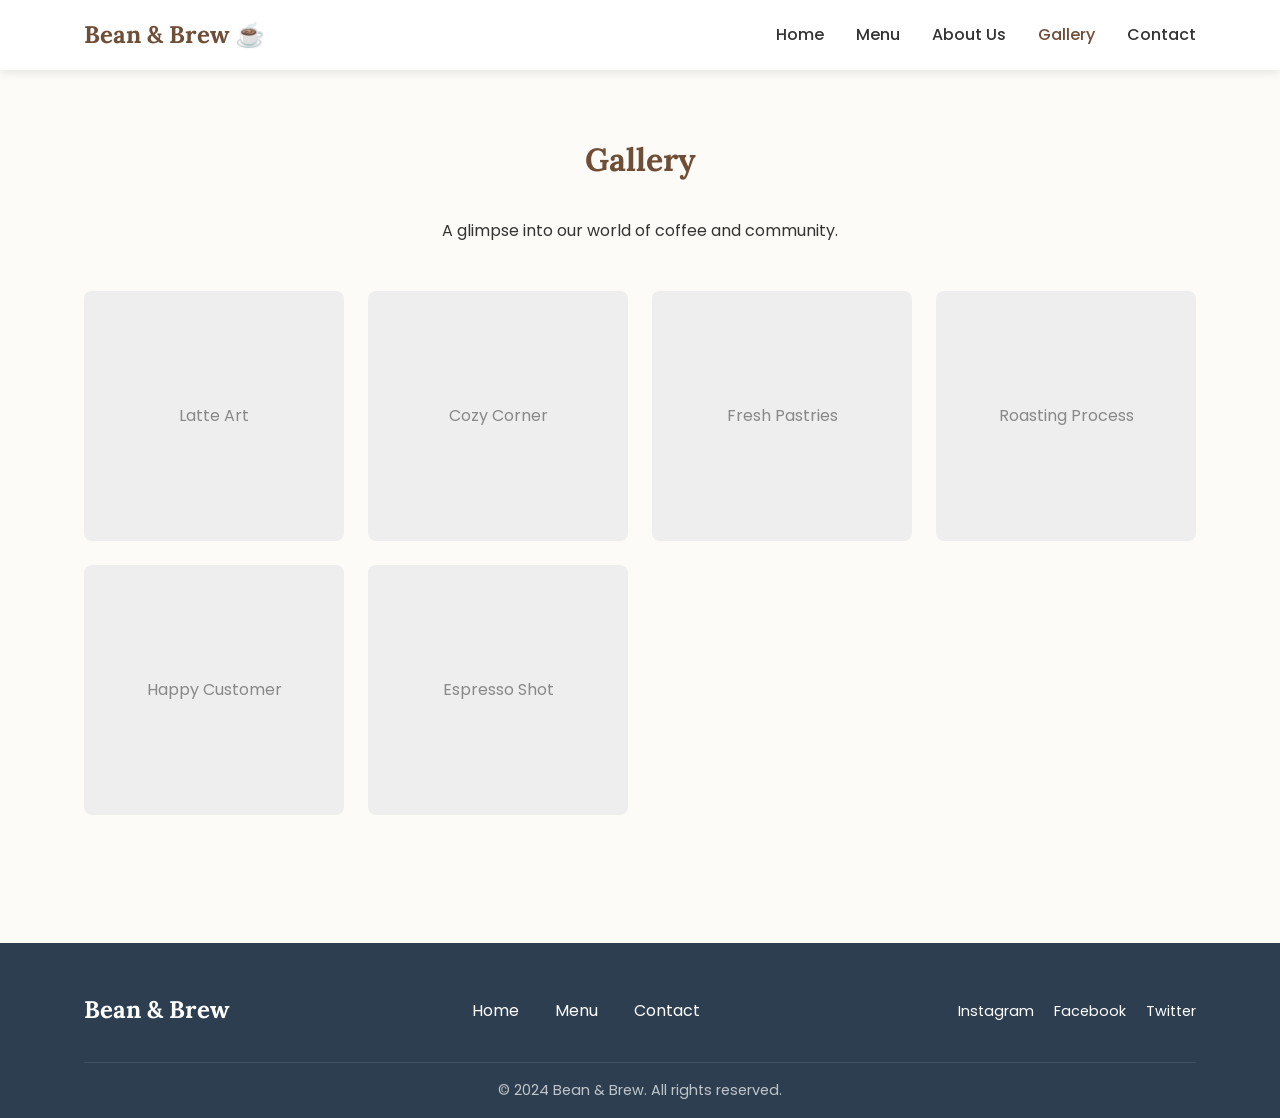
==== gallery.html @ 42cce545 "Initial commit: Bean & Brew Coffee Shop Website" ====
<!DOCTYPE html>
<html lang="en">
<head>
    <meta charset="UTF-8">
    <meta name="viewport" content="width=device-width, initial-scale=1.0">
    <title>Gallery - Bean & Brew</title>
    <meta name="description" content="See photos of our coffee, pastries, and shop atmosphere.">
    <link rel="stylesheet" href="css/style.css">
    <link href="https://fonts.googleapis.com/css2?family=Lora:ital,wght@0,400;0,600;1,400&family=Poppins:wght@300;400;600;700&display=swap" rel="stylesheet">
</head>
<body>

    <header class="main-header">
        <div class="container">
            <a href="index.html" class="logo">Bean & Brew ☕</a>
            <nav class="main-nav">
                <ul class="nav-list">
                    <li><a href="index.html">Home</a></li>
                    <li><a href="menu.html">Menu</a></li>
                    <li><a href="about.html">About Us</a></li>
                    <li><a href="gallery.html" class="active">Gallery</a></li>
                    <li><a href="contact.html">Contact</a></li>
                </ul>
                <button class="mobile-menu-toggle" aria-label="Toggle navigation">
                    <span class="bar"></span>
                    <span class="bar"></span>
                    <span class="bar"></span>
                </button>
            </nav>
        </div>
    </header>

    <main class="container page-content">
        <h1>Gallery</h1>
        <p class="gallery-intro">A glimpse into our world of coffee and community.</p>
        
        <div class="gallery-grid">
            <div class="gallery-item">
                <div class="gallery-placeholder">Latte Art</div>
            </div>
            <div class="gallery-item">
                <div class="gallery-placeholder">Cozy Corner</div>
            </div>
            <div class="gallery-item">
                <div class="gallery-placeholder">Fresh Pastries</div>
            </div>
            <div class="gallery-item">
                <div class="gallery-placeholder">Roasting Process</div>
            </div>
            <div class="gallery-item">
                <div class="gallery-placeholder">Happy Customer</div>
            </div>
            <div class="gallery-item">
                <div class="gallery-placeholder">Espresso Shot</div>
            </div>
        </div>
    </main>

    <footer class="main-footer">
        <div class="container">
            <div class="footer-content">
                <div class="footer-logo">Bean & Brew</div>
                <div class="footer-links">
                    <a href="index.html">Home</a>
                    <a href="menu.html">Menu</a>
                    <a href="contact.html">Contact</a>
                </div>
                <div class="social-media">
                    <a href="#">Instagram</a>
                    <a href="#">Facebook</a>
                    <a href="#">Twitter</a>
                </div>
            </div>
            <p class="copyright">&copy; 2024 Bean & Brew. All rights reserved.</p>
        </div>
    </footer>

    <script src="js/script.js"></script>
</body>
</html>
---- css/style.css ----
/* Global Variables */
:root {
    --primary-color: #6F4E37; /* Coffee Brown */
    --secondary-color: #A67B5B; /* Latte */
    --accent-color: #2C3E50; /* Dark Slate */
    --text-color: #333333;
    --bg-color: #FDFBF7; /* Cream */
    --white: #FFFFFF;
    --font-heading: 'Lora', serif;
    --font-body: 'Poppins', sans-serif;
    --transition: all 0.3s ease;
}

/* Reset & Base Styles */
* {
    margin: 0;
    padding: 0;
    box-sizing: border-box;
}

body {
    font-family: var(--font-body);
    background-color: var(--bg-color);
    color: var(--text-color);
    line-height: 1.6;
}

a {
    text-decoration: none;
    color: inherit;
}

ul {
    list-style: none;
}

img {
    max-width: 100%;
    display: block;
}

.container {
    width: 90%;
    max-width: 1200px;
    margin: 0 auto;
    padding: 0 20px;
}

.btn {
    display: inline-block;
    padding: 12px 24px;
    border-radius: 30px;
    font-weight: 600;
    cursor: pointer;
    transition: var(--transition);
}

.btn-primary {
    background-color: var(--primary-color);
    color: var(--white);
    border: 2px solid var(--primary-color);
}

.btn-primary:hover {
    background-color: transparent;
    color: var(--primary-color);
}

/* Header & Navigation */
.main-header {
    background-color: var(--white);
    box-shadow: 0 2px 10px rgba(0,0,0,0.1);
    position: sticky;
    top: 0;
    z-index: 1000;
    padding: 1rem 0;
}

.main-header .container {
    display: flex;
    justify-content: space-between;
    align-items: center;
}

.logo {
    font-family: var(--font-heading);
    font-size: 1.5rem;
    font-weight: 700;
    color: var(--primary-color);
}

.nav-list {
    display: flex;
    gap: 2rem;
}

.nav-list a {
    font-weight: 500;
    transition: var(--transition);
}

.nav-list a:hover,
.nav-list a.active {
    color: var(--primary-color);
}

.mobile-menu-toggle {
    display: none;
    background: none;
    border: none;
    cursor: pointer;
}

.bar {
    display: block;
    width: 25px;
    height: 3px;
    background-color: var(--text-color);
    margin: 5px 0;
    transition: var(--transition);
}

/* Hero Section */
.hero {
    background: linear-gradient(rgba(0,0,0,0.5), rgba(0,0,0,0.5)), url('https://images.unsplash.com/photo-1497935586351-b67a49e012bf?ixlib=rb-1.2.1&auto=format&fit=crop&w=1351&q=80');
    background-size: cover;
    background-position: center;
    height: 80vh;
    display: flex;
    align-items: center;
    justify-content: center;
    text-align: center;
    color: var(--white);
}

.hero h1 {
    font-family: var(--font-heading);
    font-size: 3.5rem;
    margin-bottom: 1rem;
}

.hero p {
    font-size: 1.2rem;
    margin-bottom: 2rem;
}

/* Features Section */
.features {
    padding: 4rem 0;
    background-color: var(--white);
}

.features .container {
    display: grid;
    grid-template-columns: repeat(auto-fit, minmax(250px, 1fr));
    gap: 2rem;
    text-align: center;
}

.feature-card {
    padding: 2rem;
    border-radius: 10px;
    box-shadow: 0 4px 15px rgba(0,0,0,0.05);
    transition: var(--transition);
}

.feature-card:hover {
    transform: translateY(-5px);
}

.icon {
    font-size: 3rem;
    margin-bottom: 1rem;
}

.feature-card h3 {
    margin-bottom: 0.5rem;
    color: var(--primary-color);
}

/* Menu Page */
.page-content {
    padding: 4rem 20px;
}

.page-content h1 {
    font-family: var(--font-heading);
    text-align: center;
    margin-bottom: 2rem;
    color: var(--primary-color);
}

.menu-tabs {
    display: flex;
    justify-content: center;
    gap: 1rem;
    margin-bottom: 3rem;
    flex-wrap: wrap;
}

.tab-btn {
    padding: 10px 20px;
    border: 1px solid var(--primary-color);
    background: transparent;
    color: var(--primary-color);
    border-radius: 25px;
    cursor: pointer;
    transition: var(--transition);
    font-family: var(--font-body);
}

.tab-btn.active,
.tab-btn:hover {
    background-color: var(--primary-color);
    color: var(--white);
}

.menu-grid {
    display: grid;
    grid-template-columns: repeat(auto-fill, minmax(300px, 1fr));
    gap: 2rem;
}

.menu-item {
    background: var(--white);
    padding: 1.5rem;
    border-radius: 8px;
    box-shadow: 0 2px 8px rgba(0,0,0,0.05);
    border-left: 4px solid var(--secondary-color);
}

.menu-item-content h3 {
    display: flex;
    justify-content: space-between;
    margin-bottom: 0.5rem;
    font-size: 1.2rem;
}

.price {
    font-weight: 700;
    color: var(--primary-color);
}

/* About Page */
.about-section {
    display: grid;
    grid-template-columns: 1fr 1fr;
    gap: 4rem;
    align-items: center;
    margin-bottom: 4rem;
}

.image-placeholder {
    width: 100%;
    height: 300px;
    background-color: #ddd;
    display: flex;
    align-items: center;
    justify-content: center;
    color: #666;
    border-radius: 10px;
}

.team-grid {
    display: grid;
    grid-template-columns: repeat(auto-fit, minmax(200px, 1fr));
    gap: 2rem;
    text-align: center;
}

.team-member {
    background: var(--white);
    padding: 2rem;
    border-radius: 10px;
    box-shadow: 0 4px 15px rgba(0,0,0,0.05);
}

.member-photo {
    font-size: 4rem;
    margin-bottom: 1rem;
}

/* Gallery Page */
.gallery-intro {
    text-align: center;
    margin-bottom: 3rem;
    max-width: 600px;
    margin-left: auto;
    margin-right: auto;
}

.gallery-grid {
    display: grid;
    grid-template-columns: repeat(auto-fill, minmax(250px, 1fr));
    gap: 1.5rem;
}

.gallery-placeholder {
    height: 250px;
    background-color: #eee;
    display: flex;
    align-items: center;
    justify-content: center;
    color: #888;
    border-radius: 8px;
    transition: var(--transition);
}

.gallery-placeholder:hover {
    transform: scale(1.02);
    box-shadow: 0 5px 15px rgba(0,0,0,0.1);
}

/* Contact Page */
.contact-container {
    display: grid;
    grid-template-columns: 1fr 2fr;
    gap: 4rem;
}

.contact-info {
    background-color: var(--primary-color);
    color: var(--white);
    padding: 2rem;
    border-radius: 10px;
}

.contact-info h2 {
    margin-bottom: 1.5rem;
    color: var(--white);
}

.contact-info p {
    margin-bottom: 1.5rem;
}

.contact-form-wrapper h2 {
    margin-bottom: 1.5rem;
    color: var(--primary-color);
}

.form-group {
    margin-bottom: 1.5rem;
}

.form-group label {
    display: block;
    margin-bottom: 0.5rem;
    font-weight: 500;
}

.form-group input,
.form-group textarea {
    width: 100%;
    padding: 10px;
    border: 1px solid #ddd;
    border-radius: 5px;
    font-family: var(--font-body);
}

.form-group input:focus,
.form-group textarea:focus {
    outline: none;
    border-color: var(--primary-color);
}

/* Footer */
.main-footer {
    background-color: var(--accent-color);
    color: var(--white);
    padding: 3rem 0 1rem;
    margin-top: 4rem;
}

.footer-content {
    display: flex;
    justify-content: space-between;
    align-items: center;
    margin-bottom: 2rem;
    flex-wrap: wrap;
    gap: 2rem;
}

.footer-logo {
    font-family: var(--font-heading);
    font-size: 1.5rem;
    font-weight: 700;
}

.footer-links a {
    margin: 0 1rem;
    transition: var(--transition);
}

.footer-links a:hover {
    color: var(--secondary-color);
}

.social-media a {
    margin-left: 1rem;
    font-size: 0.9rem;
}

.copyright {
    text-align: center;
    border-top: 1px solid rgba(255,255,255,0.1);
    padding-top: 1rem;
    font-size: 0.9rem;
    color: rgba(255,255,255,0.7);
}

/* Responsive Design */
@media (max-width: 768px) {
    .mobile-menu-toggle {
        display: block;
        z-index: 1001;
    }

    .nav-list {
        position: fixed;
        top: 0;
        right: -100%;
        width: 70%;
        height: 100vh;
        background-color: var(--white);
        flex-direction: column;
        justify-content: center;
        align-items: center;
        transition: var(--transition);
        box-shadow: -2px 0 10px rgba(0,0,0,0.1);
    }

    .nav-list.active {
        right: 0;
    }

    .hero h1 {
        font-size: 2.5rem;
    }

    .about-section,
    .contact-container {
        grid-template-columns: 1fr;
    }
}
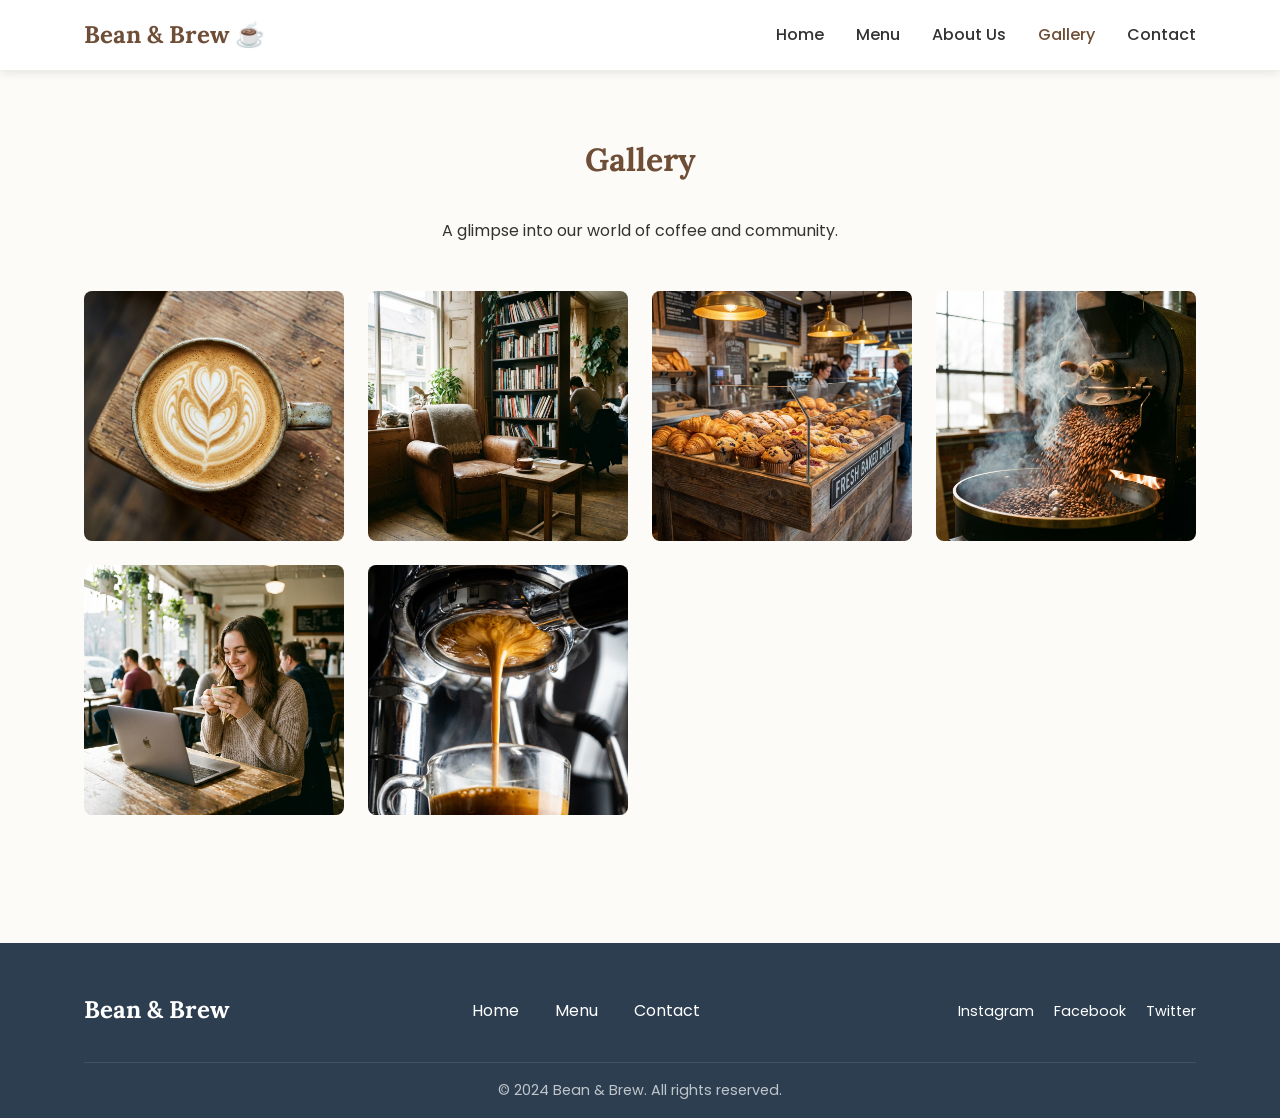
==== commit 765c5526: "Add generated images and update links" ====
--- a/gallery.html
+++ b/gallery.html
@@ -36,22 +36,22 @@
         
         <div class="gallery-grid">
             <div class="gallery-item">
-                <div class="gallery-placeholder">Latte Art</div>
+                <img src="images/gallery-latte-art.png" alt="Latte Art" class="gallery-img">
             </div>
             <div class="gallery-item">
-                <div class="gallery-placeholder">Cozy Corner</div>
+                <img src="images/gallery-cozy-corner.png" alt="Cozy Corner" class="gallery-img">
             </div>
             <div class="gallery-item">
-                <div class="gallery-placeholder">Fresh Pastries</div>
+                <img src="images/gallery-pastries.png" alt="Fresh Pastries" class="gallery-img">
             </div>
             <div class="gallery-item">
-                <div class="gallery-placeholder">Roasting Process</div>
+                <img src="images/gallery-roasting.png" alt="Roasting Process" class="gallery-img">
             </div>
             <div class="gallery-item">
-                <div class="gallery-placeholder">Happy Customer</div>
+                <img src="images/gallery-customer.png" alt="Happy Customer" class="gallery-img">
             </div>
             <div class="gallery-item">
-                <div class="gallery-placeholder">Espresso Shot</div>
+                <img src="images/gallery-espresso.png" alt="Espresso Shot" class="gallery-img">
             </div>
         </div>
     </main>
--- a/css/style.css
+++ b/css/style.css
@@ -1,10 +1,14 @@
 /* Global Variables */
 :root {
-    --primary-color: #6F4E37; /* Coffee Brown */
-    --secondary-color: #A67B5B; /* Latte */
-    --accent-color: #2C3E50; /* Dark Slate */
+    --primary-color: #6F4E37;
+    /* Coffee Brown */
+    --secondary-color: #A67B5B;
+    /* Latte */
+    --accent-color: #2C3E50;
+    /* Dark Slate */
     --text-color: #333333;
-    --bg-color: #FDFBF7; /* Cream */
+    --bg-color: #FDFBF7;
+    /* Cream */
     --white: #FFFFFF;
     --font-heading: 'Lora', serif;
     --font-body: 'Poppins', sans-serif;
@@ -69,7 +73,7 @@
 /* Header & Navigation */
 .main-header {
     background-color: var(--white);
-    box-shadow: 0 2px 10px rgba(0,0,0,0.1);
+    box-shadow: 0 2px 10px rgba(0, 0, 0, 0.1);
     position: sticky;
     top: 0;
     z-index: 1000;
@@ -122,7 +126,7 @@
 
 /* Hero Section */
 .hero {
-    background: linear-gradient(rgba(0,0,0,0.5), rgba(0,0,0,0.5)), url('https://images.unsplash.com/photo-1497935586351-b67a49e012bf?ixlib=rb-1.2.1&auto=format&fit=crop&w=1351&q=80');
+    background: linear-gradient(rgba(0, 0, 0, 0.5), rgba(0, 0, 0, 0.5)), url('../images/hero-bg.png');
     background-size: cover;
     background-position: center;
     height: 80vh;
@@ -160,7 +164,7 @@
 .feature-card {
     padding: 2rem;
     border-radius: 10px;
-    box-shadow: 0 4px 15px rgba(0,0,0,0.05);
+    box-shadow: 0 4px 15px rgba(0, 0, 0, 0.05);
     transition: var(--transition);
 }
 
@@ -225,7 +229,7 @@
     background: var(--white);
     padding: 1.5rem;
     border-radius: 8px;
-    box-shadow: 0 2px 8px rgba(0,0,0,0.05);
+    box-shadow: 0 2px 8px rgba(0, 0, 0, 0.05);
     border-left: 4px solid var(--secondary-color);
 }
 
@@ -272,12 +276,16 @@
     background: var(--white);
     padding: 2rem;
     border-radius: 10px;
-    box-shadow: 0 4px 15px rgba(0,0,0,0.05);
-}
-
-.member-photo {
-    font-size: 4rem;
+    box-shadow: 0 4px 15px rgba(0, 0, 0, 0.05);
+}
+
+.member-photo-img {
+    width: 150px;
+    height: 150px;
+    border-radius: 50%;
+    object-fit: cover;
     margin-bottom: 1rem;
+    border: 4px solid var(--secondary-color);
 }
 
 /* Gallery Page */
@@ -295,20 +303,18 @@
     gap: 1.5rem;
 }
 
-.gallery-placeholder {
+.gallery-img {
+    width: 100%;
     height: 250px;
-    background-color: #eee;
-    display: flex;
-    align-items: center;
-    justify-content: center;
-    color: #888;
+    object-fit: cover;
     border-radius: 8px;
     transition: var(--transition);
-}
-
-.gallery-placeholder:hover {
+    display: block;
+}
+
+.gallery-img:hover {
     transform: scale(1.02);
-    box-shadow: 0 5px 15px rgba(0,0,0,0.1);
+    box-shadow: 0 5px 15px rgba(0, 0, 0, 0.1);
 }
 
 /* Contact Page */
@@ -403,10 +409,10 @@
 
 .copyright {
     text-align: center;
-    border-top: 1px solid rgba(255,255,255,0.1);
+    border-top: 1px solid rgba(255, 255, 255, 0.1);
     padding-top: 1rem;
     font-size: 0.9rem;
-    color: rgba(255,255,255,0.7);
+    color: rgba(255, 255, 255, 0.7);
 }
 
 /* Responsive Design */
@@ -427,7 +433,7 @@
         justify-content: center;
         align-items: center;
         transition: var(--transition);
-        box-shadow: -2px 0 10px rgba(0,0,0,0.1);
+        box-shadow: -2px 0 10px rgba(0, 0, 0, 0.1);
     }
 
     .nav-list.active {
@@ -442,4 +448,4 @@
     .contact-container {
         grid-template-columns: 1fr;
     }
-}
+}
